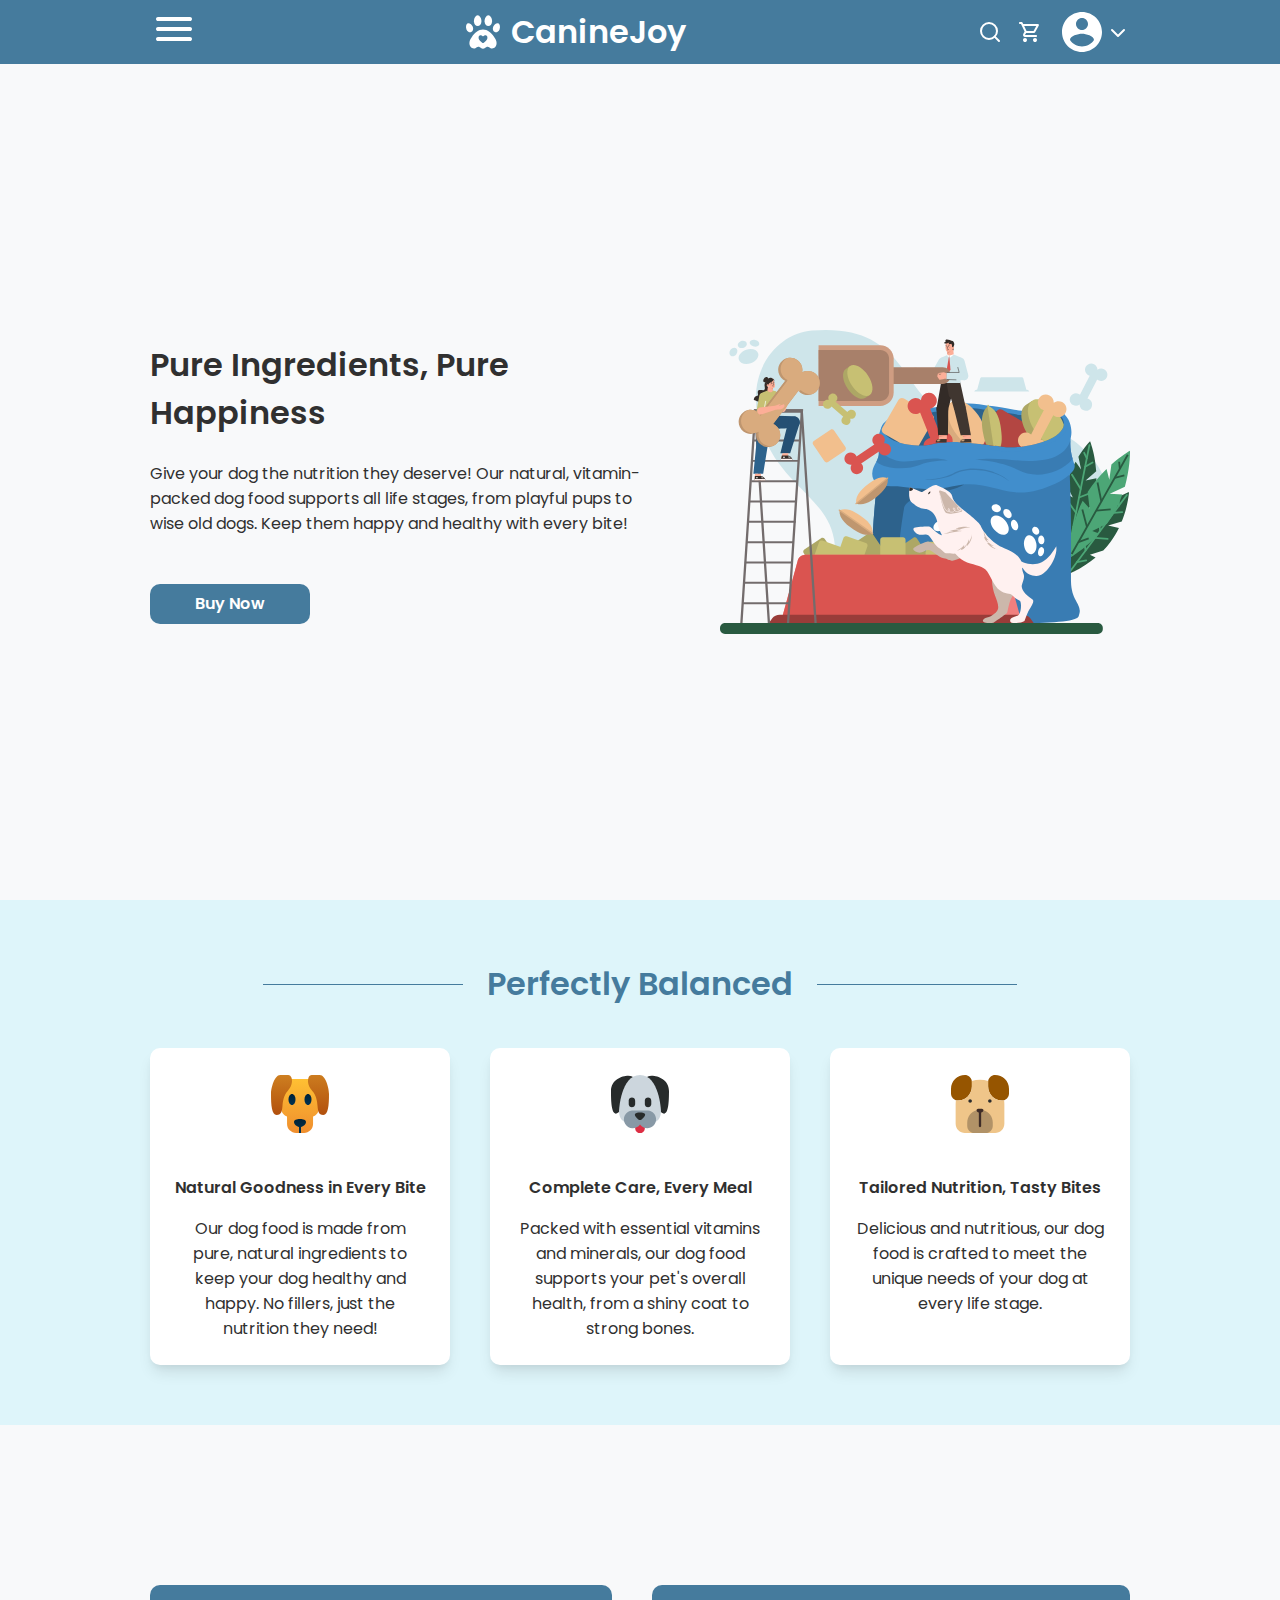
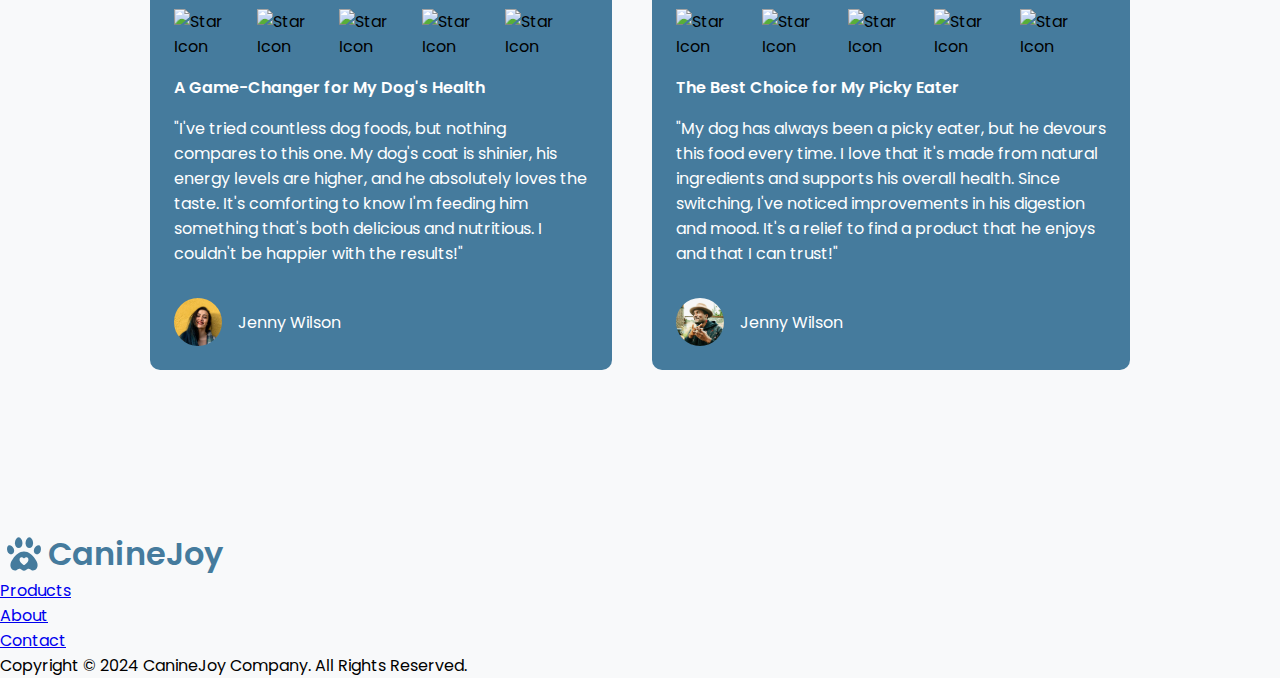
==== index.html @ d3538010 "feat: add footer and products page" ====
<!DOCTYPE html>
<html lang="en">

<head>
	<meta charset="UTF-8">
	<meta name="viewport" content="width=device-width, initial-scale=1.0">
	<title>CanineJoy</title>
	<link rel="stylesheet" href="spec.css">
	<link rel="stylesheet" href="index.css">
</head>

<body>
	<header>
		<div class="mobile-menu">
			<img src="/icon/menu.svg" alt="Header Menu">
		</div>
		<div class="desktop-menu">
			<div class="header-logo-title">
				<img src="/icon/logo.svg" alt="Header Logo">
				<h1>CanineJoy</h1>
			</div>
			<nav>
				<ul>
					<li><a href="#">Products</a></li>
					<li><a href="#">About</a></li>
					<li><a href="#">Contact</a></li>
				</ul>
			</nav>
		</div>
		<div class="header-searchbar-bag-profile">
			<div class="header-searchbar">
				<input type="search" placeholder="Search">
				<button type="submit">
					<img src="./icon/search.svg" alt="Search Icon">
				</button>
			</div>
			<div class="header-bag-profile">
				<img class="header-mobile-search" src="/icon/search.svg" alt="Search">
				<img class="header-bag-icon" src="/icon/bag.svg" alt="Bag">
				<div class="header-profile">
					<img src="/icon/account.svg" alt="Account">
					<img src="/icon/arrow_down.svg" alt="Arrow">
				</div>
			</div>
		</div>
	</header>

	<main>
		<section class="block1">
			<div class="block1-text-button">
				<h1>Pure Ingredients, Pure Happiness</h1>
				<p>Give your dog the nutrition they deserve! Our natural, vitamin-packed dog food supports all life stages, from
					playful pups to wise old dogs. Keep them happy and healthy with every bite!</p>
				<button>Buy Now</button>
			</div>
			<img src="/icon/main_bg.svg" alt="Main Bg">
		</section>

		<section class="block2">
			<h1>Perfectly Balanced</h1>
			<div>
				<div class="block2-info">
					<img src="/icon/dog_1.svg" alt="Dog">
					<h4>Natural Goodness in Every Bite</h4>
					<p>Our dog food is made from pure, natural ingredients to keep your dog healthy and happy. No fillers, just
						the
						nutrition they need!</p>
				</div>
				<div class="block2-info">
					<img src="/icon/dog_2.svg" alt="Dog">
					<h4>Complete Care, Every Meal</h4>
					<p>Packed with essential vitamins and minerals, our dog food supports your pet's overall health, from a shiny
						coat to strong bones.</p>
				</div>
				<div class="block2-info">
					<img src="/icon/dog_3.svg" alt="Dog">
					<h4>Tailored Nutrition, Tasty Bites</h4>
					<p>Delicious and nutritious, our dog food is crafted to meet the unique needs of your dog at every life stage.
					</p>
				</div>
			</div>
		</section>

		<section class="block3">
			<div>
				<div class="star-title-content">
					<div class="star">
						<img src="/icon/star.svg" alt="Star Icon">
						<img src="/icon/star.svg" alt="Star Icon">
						<img src="/icon/star.svg" alt="Star Icon">
						<img src="/icon/star.svg" alt="Star Icon">
						<img src="/icon/star.svg" alt="Star Icon">
					</div>
					<h4>A Game-Changer for My Dog's Health</h4>
					<p>"I've tried countless dog foods, but nothing compares to this one. My dog's coat is shinier, his energy
						levels are higher, and he absolutely loves the taste. It's comforting to know I'm feeding him something
						that's
						both delicious and nutritious. I couldn't be happier with the results!"</p>
				</div>
				<div class="sticker-name">
					<img src="/icon/stickers_1.svg" alt="Sticker">
					<p>Jenny Wilson</p>
				</div>
			</div>
			<div>
				<div class="star-title-content">
					<div class="star">
						<img src="/icon/star.svg" alt="Star Icon">
						<img src="/icon/star.svg" alt="Star Icon">
						<img src="/icon/star.svg" alt="Star Icon">
						<img src="/icon/star.svg" alt="Star Icon">
						<img src="/icon/star.svg" alt="Star Icon">
					</div>
					<h4>The Best Choice for My Picky Eater</h4>
					<p>"My dog has always been a picky eater, but he devours this food every time. I love that it's made from
						natural ingredients and supports his overall health. Since switching, I've noticed improvements in his
						digestion and mood. It's a relief to find a product that he enjoys and that I can trust!"</p>
				</div>
				<div class="sticker-name">
					<img src="/icon/stickers_2.svg" alt="Sticker">
					<p>Jenny Wilson</p>
				</div>
			</div>
		</section>
	</main>

	<footer>
		<div class="footer-logo-menu">
			<div class="footer-logo-title">
				<img src="/icon/logo2.svg" alt="Footer Logo">
				<h1>CanineJoy</h1>
			</div>

			<ul>
				<li><a href="#">Products</a></li>
				<li><a href="#">About</a></li>
				<li><a href="#">Contact</a></li>
			</ul>
		</div>
		<div class="footer-copyright">
			<p>Copyright © 2024 CanineJoy Company. All Rights Reserved.</p>
		</div>
	</footer>
</body>

</html>
---- spec.css ----
@import url('https://fonts.googleapis.com/css2?family=Poppins:ital,wght@0,100;0,200;0,300;0,400;0,500;0,600;0,700;0,800;0,900;1,100;1,200;1,300;1,400;1,500;1,600;1,700;1,800;1,900&display=swap');

:root {
	/*Color*/
	--primary-600: #326187;
	--primary-500: #457B9D;
	--primary-100: #DEF5FA;

	--secondary-600: #D2B326;
	--secondary-500: #F5D534;
	--secondary-100: #FEFAD6;

	--state-success: #5EB546;
	--state-error: #F22727;
	--state-warning: #FFA100;
	--state-info: #1567F2;

	--disabled-600: #888888;
	--disabled-500: #DEDEDE;
	--disabled-100: #ECECEC;

	--background-main: #F8F9FA;
	--background-white: #FFFFFF;

	--text-primary: #303030;
	--text-secondary: #767676;
	--text-tertiary: #B3B3B3;
	--text-divider: #E8E8E8;
	--text-white: #FFFFFF;

	--textfields-placeholder: #DBDBDB;
	--textfields-outline: #D9D9D9;

	--textfields-background-main: #FFFFFF;
	--textfields-background-variant: #EEEEEE;

	/*Text*/
	--H1-32: 32px;
	--H2-24: 24px;
	--H3-20: 20px;
	--S1-16: 16px;
	--S2-14: 14px;
	--B1-16: 16px;
	--B2-14: 14px;
	--Btn-16: 16px;
	--caption: 12px;

	--semiBold: 600;
	--regular: 400;
}

* {
	margin: 0;
	padding: 0;
	font-family: "poppins";
}

body {
	background-color: var(--background-main);
	width: 100%;
	height: 100%;
}
---- index.css ----
@import url('https://fonts.googleapis.com/css2?family=Poppins:ital,wght@0,100;0,200;0,300;0,400;0,500;0,600;0,700;0,800;0,900;1,100;1,200;1,300;1,400;1,500;1,600;1,700;1,800;1,900&display=swap');

:root {
	/*Color*/
	--primary-600: #326187;
	--primary-500: #457B9D;
	--primary-100: #DEF5FA;

	--secondary-600: #D2B326;
	--secondary-500: #F5D534;
	--secondary-100: #FEFAD6;

	--state-success: #5EB546;
	--state-error: #F22727;
	--state-warning: #FFA100;
	--state-info: #1567F2;

	--disabled-600: #888888;
	--disabled-500: #DEDEDE;
	--disabled-100: #ECECEC;

	--background-main: #F8F9FA;
	--background-white: #FFFFFF;

	--text-primary: #303030;
	--text-secondary: #767676;
	--text-tertiary: #B3B3B3;
	--text-divider: #E8E8E8;
	--text-white: #FFFFFF;

	--textfields-placeholder: #DBDBDB;
	--textfields-outline: #D9D9D9;

	--textfields-background-main: #FFFFFF;
	--textfields-background-variant: #EEEEEE;

	/*Text*/
	--H1-32: 32px;
	--H2-24: 24px;
	--H3-20: 20px;
	--S1-16: 16px;
	--S2-14: 14px;
	--B1-16: 16px;
	--B2-14: 14px;
	--Btn-16: 16px;
	--caption: 12px;

	--semiBold: 600;
	--regular: 400;
}

* {
	margin: 0;
	padding: 0;
	font-family: "poppins";
}

body {
	background-color: var(--background-main);
	width: 100%;
	height: 100%;
}

.desktop-menu {
	display: flex;
	align-items: center;
}

.mobile-menu {
	display: none;
}

.header-logo-title {
	display: flex;
	align-items: center;
	margin-right: 32px;
}

.header-logo-title h1 {
	color: var(--text-white);
	font-size: var(--H1-32);
	font-weight: var(--semiBold);
}

.header-logo-title img {
	margin-right: 4px;
}

nav li {
	display: inline;
	margin-right: 40px;
}

nav li:last-child {
	margin-right: 0;
}

nav a {
	color: var(--text-white);
	font-size: var(--B1-16);
	font-weight: var(--regular);
	text-decoration: none;
}

nav a:hover {
	text-decoration: underline;
}

header {
	display: flex;
	justify-content: space-between;
	background-color: var(--primary-500);
	height: 64px;
	padding: 0 150px;
}

.header-profile {
	display: flex;
	align-items: center;
	cursor: pointer;
}

.header-profile-icon {
	margin-right: 4px;
}

.header-bag-icon {
	cursor: pointer;
}

.header-searchbar {
	display: flex;
	justify-content: space-between;
	background-color: var(--background-white);
	width: 320px;
	height: 40px;
	border-radius: 999px;
	margin-right: 32px;
}

.header-searchbar input {
	background-color: transparent;
	border: none;
	width: 320px;
	height: 40px;
	margin-left: 16px;
}

.header-searchbar input:focus {
	outline: none;
}

.header-searchbar input::placeholder {
	color: var(--textfields-placeholder);
	font-size: var(--B1-16);
	font-weight: var(--regular);
}

.header-searchbar button {
	background-color: var(--primary-600);
	border: none;
	border-radius: 0 999px 999px 0;
	padding: 8px 12px 8px 8px;
}

.header-bag-profile {
	display: flex;
}

.header-bag-profile > img {
	margin-right: 16px;
}

.header-searchbar-bag-profile {
	display: flex;
	align-items: center;
}

.block1 {
	display: flex;
	justify-content: space-between;
	align-items: center;
	padding: 0 150px;
	height: calc(100vh - 64px);
}

.block1 img {
	width: 32vw;
}

.block1-text-button {
	margin-right: 56px;
}

.block1-text-button h1 {
	color: var(--text-primary);
	font-size: var(--H1-32);
	font-weight: var(--semiBold);
	margin-bottom: 24px;
}

.block1-text-button p {
	color: var(--text-primary);
	font-size: var(--B1-16);
	font-weight: var(--regular);
	margin-bottom: 48px;
}

.block1-text-button button {
	width: 160px;
	height: 40px;
	background-color: var(--primary-500);
	color: var(--text-white);
	font-size: var(--Btn-16);
	font-weight: var(--semiBold);
	border: none;
	border-radius: 10px;
	cursor: pointer;
}

.block1-text-button button:hover {
	background-color: var(--primary-600);
}

.block2 {
	background-color: var(--primary-100);
	padding: 60px 150px;
}

.block2 > div {
	display: flex;
	justify-content: space-between;
	gap: 40px;
}

.block2 > h1 {
	color: var(--primary-500);
	font-size: var(--H1-32);
	font-weight: var(--semiBold);
	display: flex;
	align-items: center;
	justify-content: center;
	text-align: center;
	margin-bottom: 40px;
}

.block2 > h1::before,
.block2 > h1::after {
	content: "";
	width: 200px;
	border-bottom: 1px solid var(--primary-500);
	margin:0 24px;
}

.block2-info {
	background-color: var(--background-white);
	border-radius: 10px;
	width: 320px;
	text-align: center;
	padding: 24px;
	box-shadow: rgba(0, 0, 0, 0.1) 0px 10px 15px -3px, rgba(0, 0, 0, 0.05) 0px 4px 6px -2px;
}

.block2-info img {
	margin-bottom: 32px;
}

.block2-info h4 {
	color: var(--text-primary);
	font-size: var(--S1-16);
	font-weight: var(--semiBold);
	margin-bottom: 16px;
}

.block2-info p {
	color: var(--text-primary);
	font-size: var(--B1-16);
	font-weight: var(--regular);
}

.star {
	display: flex;
	align-items: center;
	margin-bottom: 16px;
}

.star img {
	margin-right: 8px;
}

.star-title-content h4 {
	color: var(--text-primary);
	font-size: var(--S1-16);
	font-weight: var(--semiBold);
	margin-bottom: 16px;
}

.star-title-content p {
	color: var(--text-primary);
	font-size: var(--B1-16);
	font-weight: var(--regular);
	margin-bottom: 32px;
}

.sticker-name {
	display: flex;
	align-items: center;
}

.sticker-name img {
	margin-right: 16px;
}

.block3 {
	display: flex;
	gap: 40px;
	padding: 160px 150px;
}

.block3 > div {
	background-color: var(--primary-500);
	padding: 24px;
	border-radius: 10px;
}

.star-title-content h4 {
	color: var(--text-white);
	font-size: var(--S1-16);
	font-weight: var(--semiBold);
}

.star-title-content p {
	color: var(--text-white);
	font-size: var(--B1-16);
	font-weight: var(--regular);
}

.sticker-name p {
	color: var(--text-white);
	font-size: var(--B1-16);
	font-weight: var(--regular);
}

.footer-logo-title {
	display: flex;
	align-items: center;
	margin-right: 32px;
}

.footer-logo-title h1 {
	color: var(--primary-500);
	font-size: var(--H1-32);
	font-weight: var(--semiBold);
}

/* 平板 */
@media screen and (max-width:1308px) {
	.mobile-menu {
		display: block;
		margin: auto 0;
	}

	nav {
		display: none;
	}

	.mobile-menu img {
		width: 48px;
	}

	.header-searchbar {
		display: none;
	}
}

/* 手機 */
@media screen and (max-width:500px) {
	.mobile-menu {
		display: block;
		margin: auto 0;
	}

	.mobile-menu img {
		width: 48px;
	}

	nav {
		display: none;
	}

	.header-searchbar {
		display: none;
	}
}
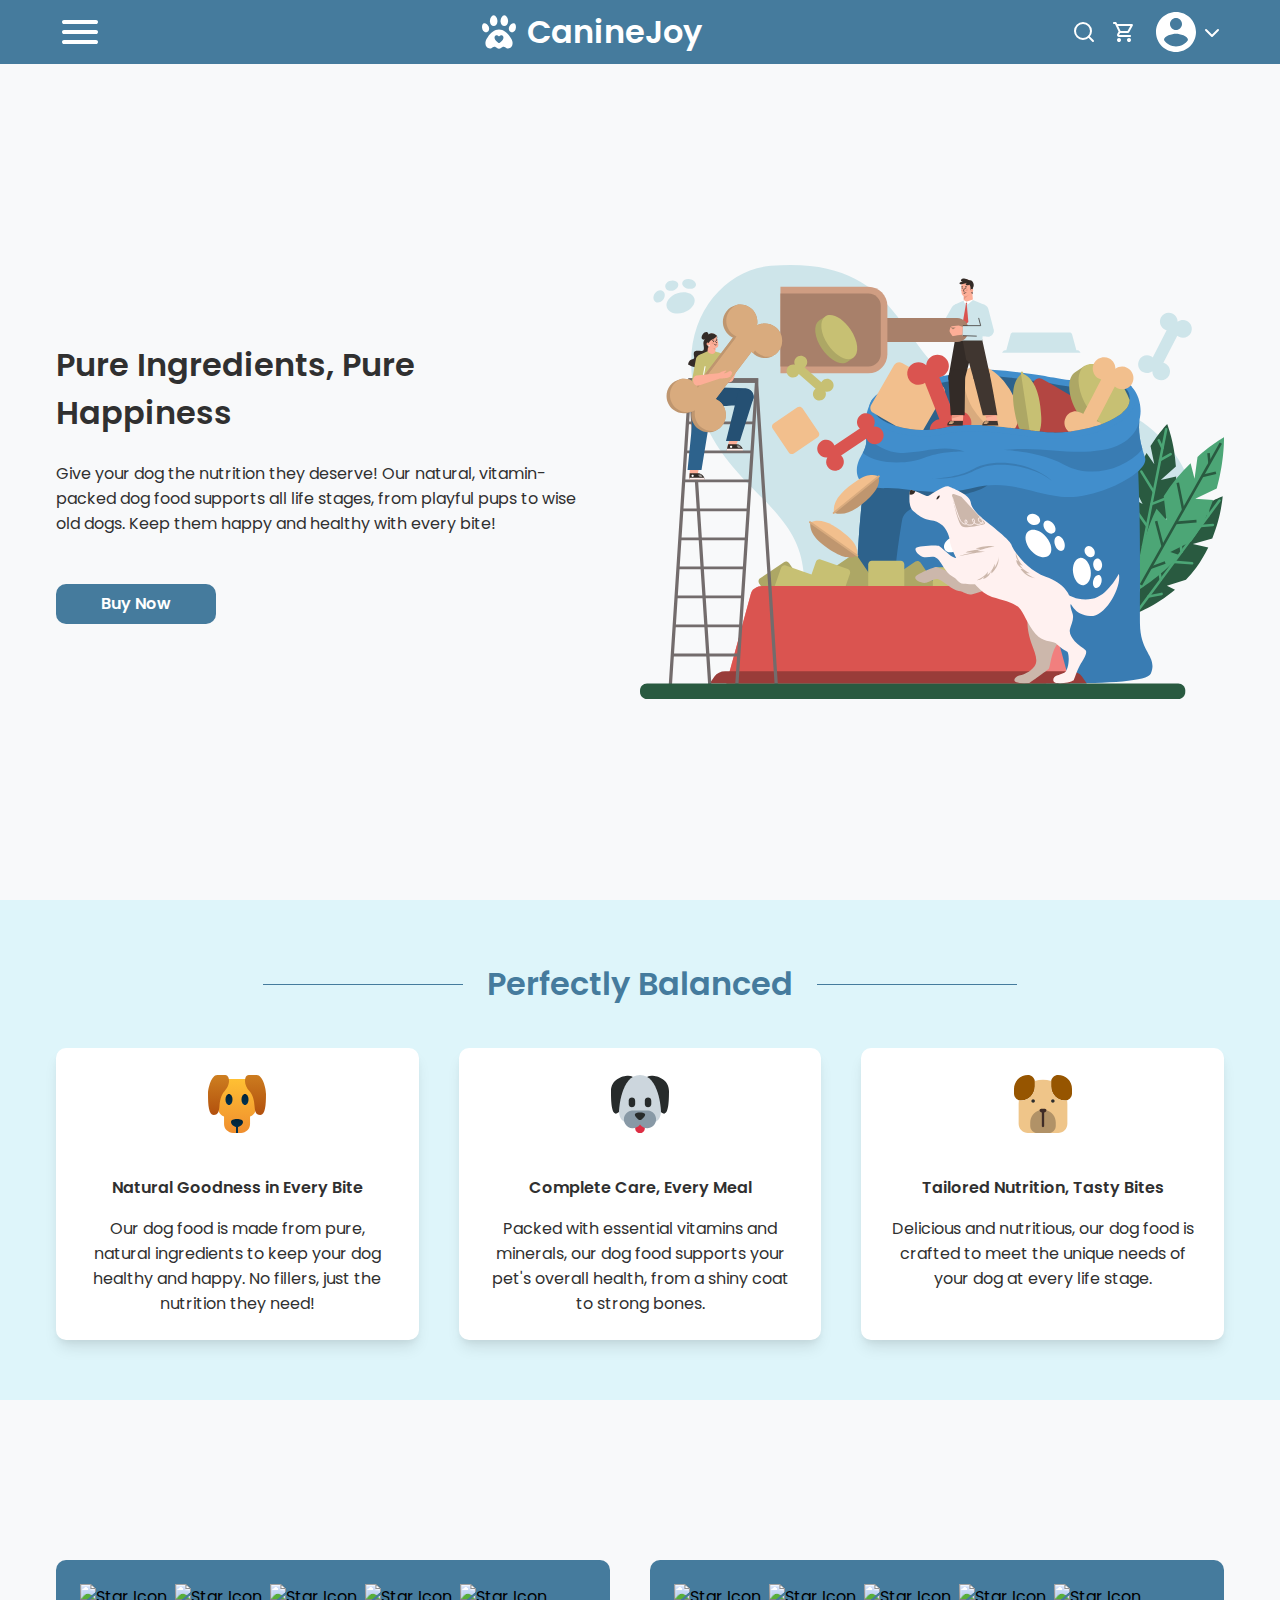
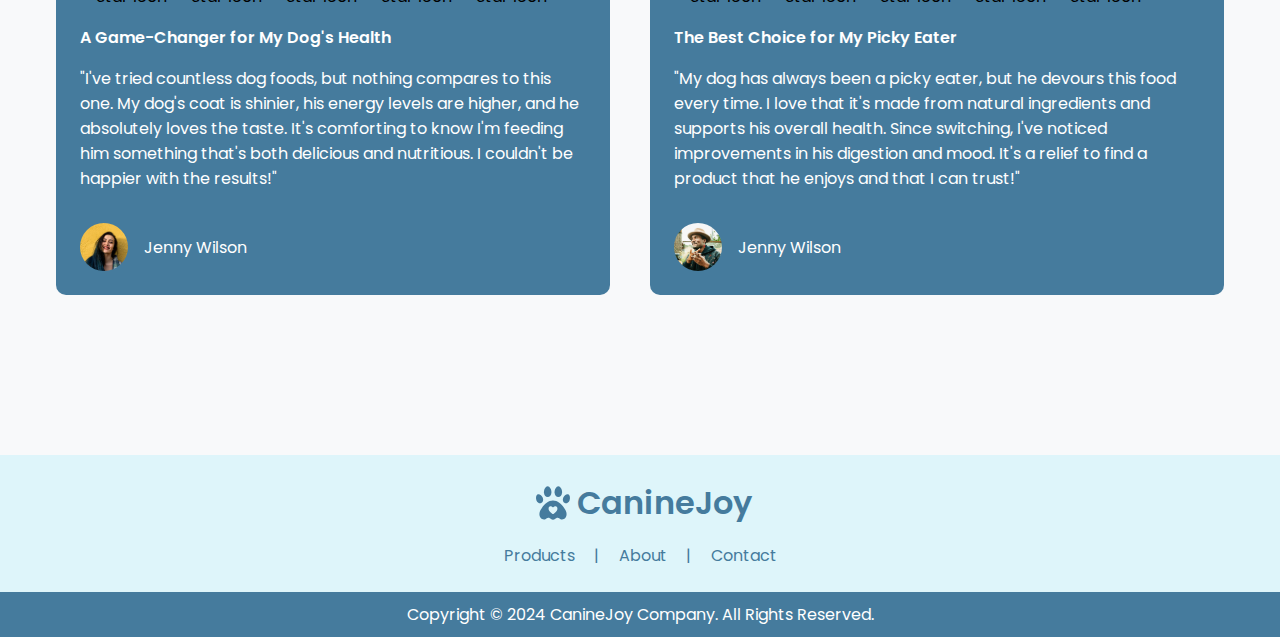
==== commit 65753068: "fix: update pagination and nav CSS styles and improve SEO" ====
--- a/index.html
+++ b/index.html
@@ -4,7 +4,8 @@
 <head>
 	<meta charset="UTF-8">
 	<meta name="viewport" content="width=device-width, initial-scale=1.0">
-	<title>CanineJoy</title>
+	<meta name="description" content="Explore the best products for dogs on CanineJoy. Find everything your pet needs.">
+	<title>CanineJoy - Products for Dogs</title>
 	<link rel="stylesheet" href="spec.css">
 	<link rel="stylesheet" href="index.css">
 </head>
@@ -15,13 +16,15 @@
 			<img src="/icon/menu.svg" alt="Header Menu">
 		</div>
 		<div class="desktop-menu">
-			<div class="header-logo-title">
-				<img src="/icon/logo.svg" alt="Header Logo">
-				<h1>CanineJoy</h1>
-			</div>
+			<a href="index.html">
+				<div class="header-logo-title">
+					<img src="/icon/logo.svg" alt="Header Logo">
+					<h1>CanineJoy</h1>
+				</div>
+			</a>
 			<nav>
 				<ul>
-					<li><a href="#">Products</a></li>
+					<li><a href="products.html">Products</a></li>
 					<li><a href="#">About</a></li>
 					<li><a href="#">Contact</a></li>
 				</ul>
@@ -38,7 +41,7 @@
 				<img class="header-mobile-search" src="/icon/search.svg" alt="Search">
 				<img class="header-bag-icon" src="/icon/bag.svg" alt="Bag">
 				<div class="header-profile">
-					<img src="/icon/account.svg" alt="Account">
+					<img src="/icon/account.svg" alt="Account Img">
 					<img src="/icon/arrow_down.svg" alt="Arrow">
 				</div>
 			</div>
@@ -60,20 +63,20 @@
 			<h1>Perfectly Balanced</h1>
 			<div>
 				<div class="block2-info">
-					<img src="/icon/dog_1.svg" alt="Dog">
+					<img src="/icon/dog_1.svg" alt="Dog Img">
 					<h4>Natural Goodness in Every Bite</h4>
 					<p>Our dog food is made from pure, natural ingredients to keep your dog healthy and happy. No fillers, just
 						the
 						nutrition they need!</p>
 				</div>
 				<div class="block2-info">
-					<img src="/icon/dog_2.svg" alt="Dog">
+					<img src="/icon/dog_2.svg" alt="Dog Img">
 					<h4>Complete Care, Every Meal</h4>
 					<p>Packed with essential vitamins and minerals, our dog food supports your pet's overall health, from a shiny
 						coat to strong bones.</p>
 				</div>
 				<div class="block2-info">
-					<img src="/icon/dog_3.svg" alt="Dog">
+					<img src="/icon/dog_3.svg" alt="Dog Img">
 					<h4>Tailored Nutrition, Tasty Bites</h4>
 					<p>Delicious and nutritious, our dog food is crafted to meet the unique needs of your dog at every life stage.
 					</p>
@@ -98,7 +101,7 @@
 						both delicious and nutritious. I couldn't be happier with the results!"</p>
 				</div>
 				<div class="sticker-name">
-					<img src="/icon/stickers_1.svg" alt="Sticker">
+					<img src="/icon/stickers_1.svg" alt="Sticker Img">
 					<p>Jenny Wilson</p>
 				</div>
 			</div>
@@ -117,7 +120,7 @@
 						digestion and mood. It's a relief to find a product that he enjoys and that I can trust!"</p>
 				</div>
 				<div class="sticker-name">
-					<img src="/icon/stickers_2.svg" alt="Sticker">
+					<img src="/icon/stickers_2.svg" alt="Sticker Img">
 					<p>Jenny Wilson</p>
 				</div>
 			</div>
--- a/index.css
+++ b/index.css
@@ -1,66 +1,3 @@
-@import url('https://fonts.googleapis.com/css2?family=Poppins:ital,wght@0,100;0,200;0,300;0,400;0,500;0,600;0,700;0,800;0,900;1,100;1,200;1,300;1,400;1,500;1,600;1,700;1,800;1,900&display=swap');
-
-:root {
-	/*Color*/
-	--primary-600: #326187;
-	--primary-500: #457B9D;
-	--primary-100: #DEF5FA;
-
-	--secondary-600: #D2B326;
-	--secondary-500: #F5D534;
-	--secondary-100: #FEFAD6;
-
-	--state-success: #5EB546;
-	--state-error: #F22727;
-	--state-warning: #FFA100;
-	--state-info: #1567F2;
-
-	--disabled-600: #888888;
-	--disabled-500: #DEDEDE;
-	--disabled-100: #ECECEC;
-
-	--background-main: #F8F9FA;
-	--background-white: #FFFFFF;
-
-	--text-primary: #303030;
-	--text-secondary: #767676;
-	--text-tertiary: #B3B3B3;
-	--text-divider: #E8E8E8;
-	--text-white: #FFFFFF;
-
-	--textfields-placeholder: #DBDBDB;
-	--textfields-outline: #D9D9D9;
-
-	--textfields-background-main: #FFFFFF;
-	--textfields-background-variant: #EEEEEE;
-
-	/*Text*/
-	--H1-32: 32px;
-	--H2-24: 24px;
-	--H3-20: 20px;
-	--S1-16: 16px;
-	--S2-14: 14px;
-	--B1-16: 16px;
-	--B2-14: 14px;
-	--Btn-16: 16px;
-	--caption: 12px;
-
-	--semiBold: 600;
-	--regular: 400;
-}
-
-* {
-	margin: 0;
-	padding: 0;
-	font-family: "poppins";
-}
-
-body {
-	background-color: var(--background-main);
-	width: 100%;
-	height: 100%;
-}
-
 .desktop-menu {
 	display: flex;
 	align-items: center;
@@ -68,12 +5,19 @@
 
 .mobile-menu {
 	display: none;
+	width: 48px;
+	height: 48px;
+}
+
+.mobile-menu img {
+	width: 48px;
+	height: 48px;
 }
 
 .header-logo-title {
 	display: flex;
 	align-items: center;
-	margin-right: 32px;
+	cursor: pointer;
 }
 
 .header-logo-title h1 {
@@ -86,16 +30,20 @@
 	margin-right: 4px;
 }
 
-nav li {
+.desktop-menu ul {
+	margin-left: 32px;
+}
+
+.desktop-menu li {
 	display: inline;
 	margin-right: 40px;
 }
 
-nav li:last-child {
+.desktop-menu li:last-child {
 	margin-right: 0;
 }
 
-nav a {
+.desktop-menu a {
 	color: var(--text-white);
 	font-size: var(--B1-16);
 	font-weight: var(--regular);
@@ -161,10 +109,16 @@
 	border: none;
 	border-radius: 0 999px 999px 0;
 	padding: 8px 12px 8px 8px;
+	cursor: pointer;
 }
 
 .header-bag-profile {
 	display: flex;
+}
+
+.header-mobile-search {
+	display: none;
+	cursor: pointer;
 }
 
 .header-bag-profile > img {
@@ -185,7 +139,8 @@
 }
 
 .block1 img {
-	width: 32vw;
+	max-width: 100%;
+	min-width: 50%;
 }
 
 .block1-text-button {
@@ -255,7 +210,7 @@
 .block2-info {
 	background-color: var(--background-white);
 	border-radius: 10px;
-	width: 320px;
+	width: 400px;
 	text-align: center;
 	padding: 24px;
 	box-shadow: rgba(0, 0, 0, 0.1) 0px 10px 15px -3px, rgba(0, 0, 0, 0.05) 0px 4px 6px -2px;
@@ -343,14 +298,58 @@
 
 .footer-logo-title {
 	display: flex;
-	align-items: center;
-	margin-right: 32px;
+	margin-bottom: 16px;
+	cursor: pointer;
 }
 
 .footer-logo-title h1 {
 	color: var(--primary-500);
 	font-size: var(--H1-32);
 	font-weight: var(--semiBold);
+}
+
+.footer-logo-menu {
+	background-color: var(--primary-100);
+	display: flex;
+	flex-direction: column;
+	align-items: center;
+	padding: 24px 0;
+}
+
+.footer-logo-menu a {
+	color: var(--primary-500);
+	text-decoration: none;
+}
+
+.footer-logo-menu li {
+	display: inline;
+	margin-right: 40px;
+	position: relative;
+}
+
+.footer-logo-menu li:last-child {
+	margin-right: 0;
+}
+
+.footer-logo-menu li:not(:last-child)::after {
+	content: "|";
+  color: var(--primary-500);
+	position: absolute;
+	right: -24px;
+}
+
+.footer-copyright {
+	background-color: var(--primary-500);
+	display: flex;
+	justify-content: center;
+	padding: 10px 0;
+}
+
+.footer-copyright p {
+	color: var(--text-white);
+	font-size: var(--B1-16);
+	font-weight: var(--regular);
+	text-align: center;
 }
 
 /* 平板 */
@@ -364,24 +363,42 @@
 		display: none;
 	}
 
-	.mobile-menu img {
-		width: 48px;
-	}
-
 	.header-searchbar {
 		display: none;
 	}
+
+	.header-mobile-search {
+		display: block;
+	}
+	
+	header {
+		padding: 0 56px;
+	}
+
+	.block1 {
+		padding: 0 56px;
+	}
+
+	.block2 {
+		padding: 60px 56px;
+	}
+
+	.block3 {
+		padding: 160px 56px;
+	}
 }
 
 /* 手機 */
-@media screen and (max-width:500px) {
+@media screen and (max-width:600px) {
 	.mobile-menu {
 		display: block;
-		margin: auto 0;
+		width: 32px;
+		height: 32px;
 	}
 
 	.mobile-menu img {
-		width: 48px;
+		width: 32px;
+		height: 32px;
 	}
 
 	nav {
@@ -391,4 +408,69 @@
 	.header-searchbar {
 		display: none;
 	}
+
+	.header-mobile-search {
+		display: block;
+	}
+
+	.header-logo-title h1 {
+		font-size: var(--H2-24);
+	}
+
+	.header-logo-title img {
+		width: 32px;
+		height: 32px;
+	}
+	
+	header {
+		padding: 0 16px;
+	}
+
+	.header-profile {
+		display: none;
+	}
+
+	.block1 {
+		padding: 0 16px;
+		flex-wrap: wrap;
+	}
+
+	.block1-text-button {
+		display: flex;
+		flex-direction: column;
+		align-items: center;
+		margin-right: 0;
+	}
+
+	.block1-text-button h1 {
+		color: var(--text-primary);
+		font-size: var(--H2-24);
+		font-weight: var(--semiBold);
+		text-align: center;
+	}
+
+	.block1-text-button p {
+		text-align: center;
+	}
+
+	.block2 {
+		padding: 60px 16px;
+	}
+
+	.block2 > div {
+		flex-wrap: wrap;
+	}
+
+	.block2-info {
+		width: 100%;
+	}
+
+	.block3 {
+		padding: 60px 16px;
+		flex-wrap: wrap;
+	}
+
+	.footer-copyright p {
+		font-size: var(--B2-14);
+	}
 }